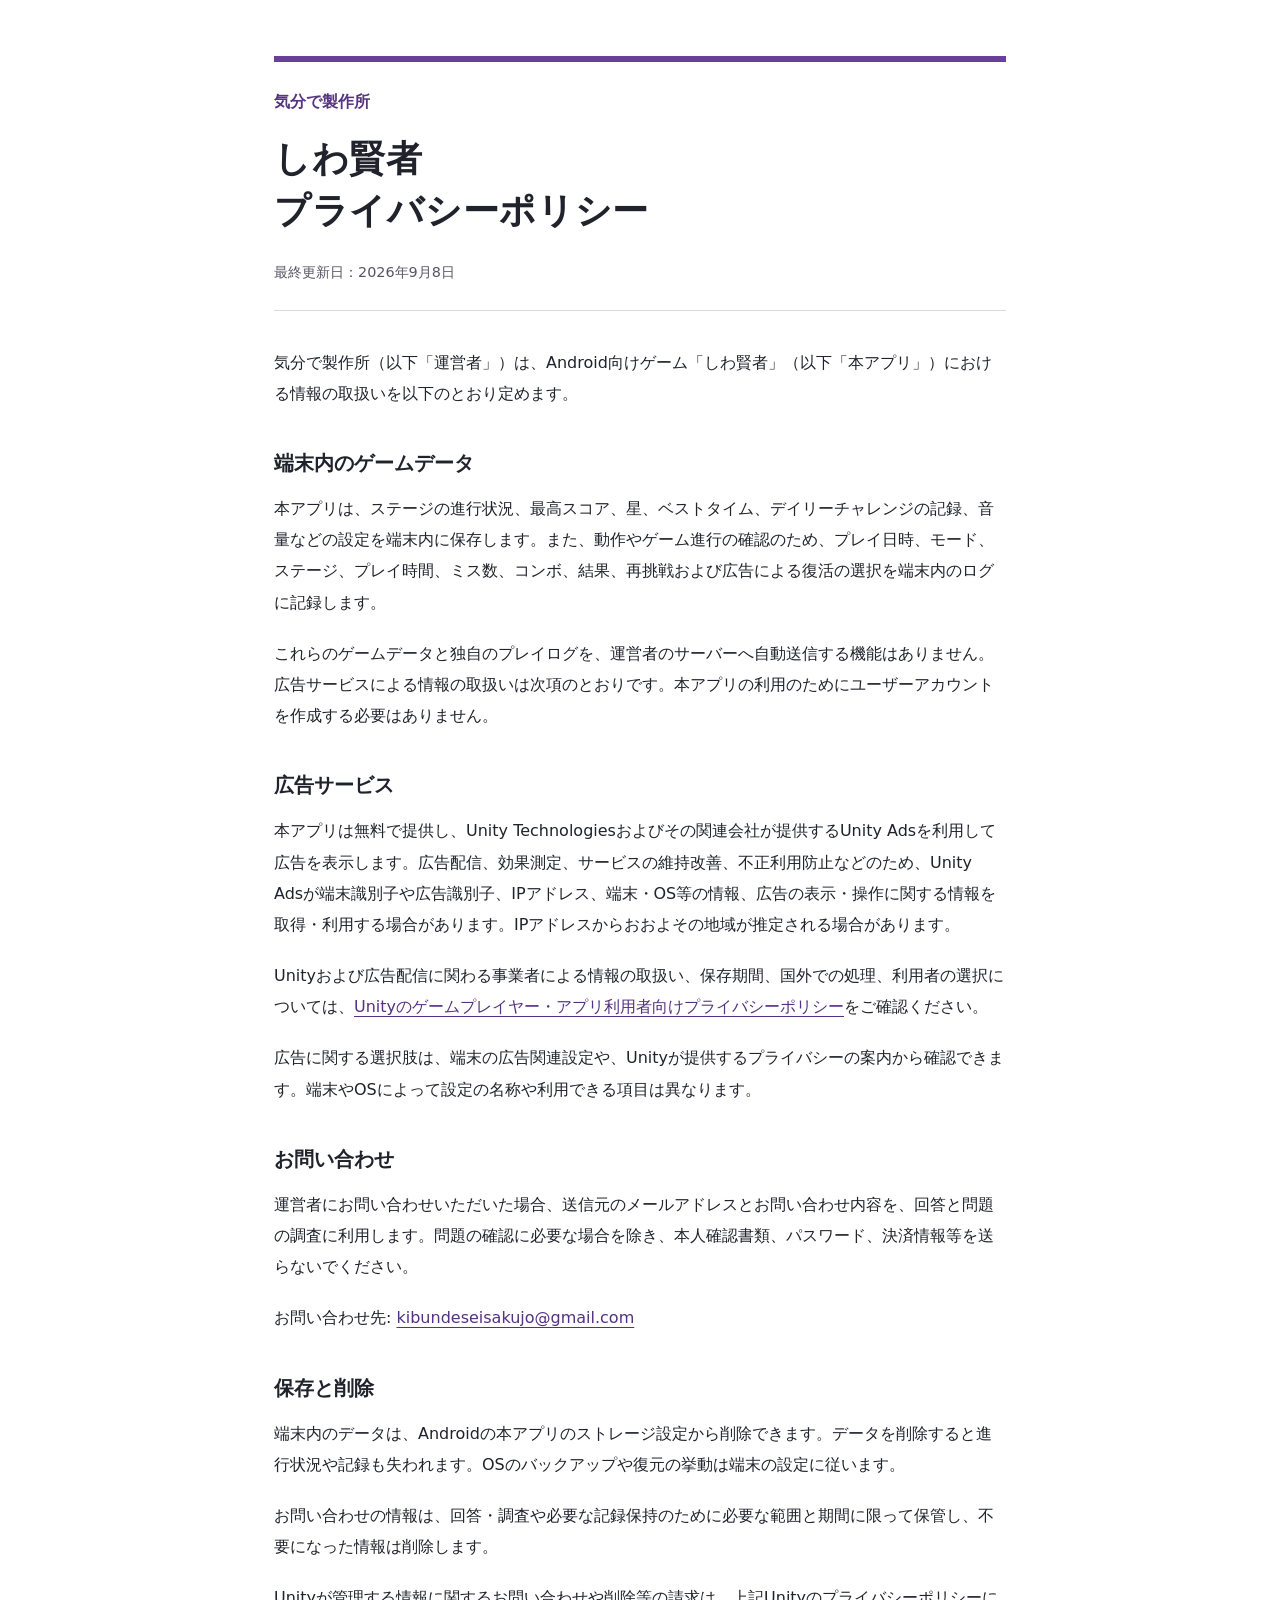
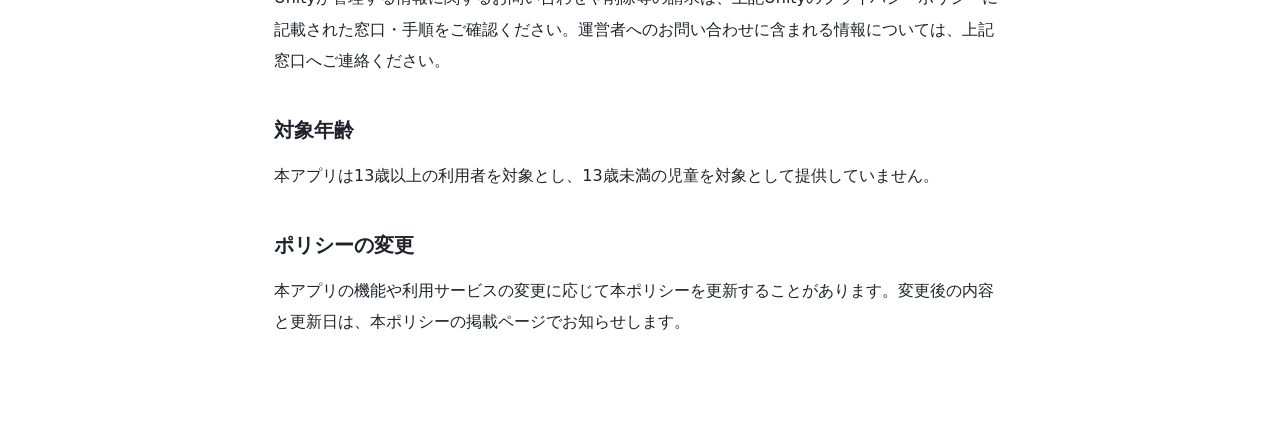
==== index.html @ 35cc8a93 "Publish Siwakenja privacy policy" ====
<!doctype html><html lang="ja"><head><meta charset="utf-8"><meta name="viewport" content="width=device-width,initial-scale=1"><title>しわ賢者 プライバシーポリシー | 気分で製作所</title><meta name="description" content="Androidゲーム「しわ賢者」のプライバシーポリシー"><link rel="stylesheet" href="style.css"><link rel="icon" href="app-icon.png"></head><body><main><header><p class="publisher">気分で製作所</p><h1>しわ賢者<br />プライバシーポリシー</h1><p class="updated">最終更新日：2026年9月8日</p></header><article><p>気分で製作所（以下「運営者」）は、Android向けゲーム「しわ賢者」（以下「本アプリ」）における情報の取扱いを以下のとおり定めます。</p>
<h2>端末内のゲームデータ</h2>
<p>本アプリは、ステージの進行状況、最高スコア、星、ベストタイム、デイリーチャレンジの記録、音量などの設定を端末内に保存します。また、動作やゲーム進行の確認のため、プレイ日時、モード、ステージ、プレイ時間、ミス数、コンボ、結果、再挑戦および広告による復活の選択を端末内のログに記録します。</p>
<p>これらのゲームデータと独自のプレイログを、運営者のサーバーへ自動送信する機能はありません。広告サービスによる情報の取扱いは次項のとおりです。本アプリの利用のためにユーザーアカウントを作成する必要はありません。</p>
<h2>広告サービス</h2>
<p>本アプリは無料で提供し、Unity Technologiesおよびその関連会社が提供するUnity Adsを利用して広告を表示します。広告配信、効果測定、サービスの維持改善、不正利用防止などのため、Unity Adsが端末識別子や広告識別子、IPアドレス、端末・OS等の情報、広告の表示・操作に関する情報を取得・利用する場合があります。IPアドレスからおおよその地域が推定される場合があります。</p>
<p>Unityおよび広告配信に関わる事業者による情報の取扱い、保存期間、国外での処理、利用者の選択については、<a href="https://unity.com/legal/game-player-and-app-user-privacy-policy">Unityのゲームプレイヤー・アプリ利用者向けプライバシーポリシー</a>をご確認ください。</p>
<p>広告に関する選択肢は、端末の広告関連設定や、Unityが提供するプライバシーの案内から確認できます。端末やOSによって設定の名称や利用できる項目は異なります。</p>
<h2>お問い合わせ</h2>
<p>運営者にお問い合わせいただいた場合、送信元のメールアドレスとお問い合わせ内容を、回答と問題の調査に利用します。問題の確認に必要な場合を除き、本人確認書類、パスワード、決済情報等を送らないでください。</p>
<p>お問い合わせ先: <a href="mailto:kibundeseisakujo@gmail.com">kibundeseisakujo@gmail.com</a></p>
<h2>保存と削除</h2>
<p>端末内のデータは、Androidの本アプリのストレージ設定から削除できます。データを削除すると進行状況や記録も失われます。OSのバックアップや復元の挙動は端末の設定に従います。</p>
<p>お問い合わせの情報は、回答・調査や必要な記録保持のために必要な範囲と期間に限って保管し、不要になった情報は削除します。</p>
<p>Unityが管理する情報に関するお問い合わせや削除等の請求は、上記Unityのプライバシーポリシーに記載された窓口・手順をご確認ください。運営者へのお問い合わせに含まれる情報については、上記窓口へご連絡ください。</p>
<h2>対象年齢</h2>
<p>本アプリは13歳以上の利用者を対象とし、13歳未満の児童を対象として提供していません。</p>
<h2>ポリシーの変更</h2>
<p>本アプリの機能や利用サービスの変更に応じて本ポリシーを更新することがあります。変更後の内容と更新日は、本ポリシーの掲載ページでお知らせします。</p></article></main></body></html>
---- style.css ----
*{box-sizing:border-box}html{color-scheme:light}body{margin:0;background:#fff;color:#20232c;font-family:system-ui,-apple-system,"Yu Gothic",Meiryo,sans-serif;font-size:1rem;line-height:1.95}main{max-width:780px;margin:0 auto;padding:56px 24px 80px}header{border-top:6px solid #68409b;border-bottom:1px solid #ddd8e5;padding:24px 0;margin-bottom:36px}.publisher{color:#573580;font-weight:700;margin:0 0 16px}h1{font-size:clamp(1.6rem,5vw,2.25rem);line-height:1.45;margin:0 0 20px;letter-spacing:.02em}.updated{color:#595465;font-size:.9rem;margin:0}h2{font-size:1.25rem;line-height:1.6;margin:38px 0 14px}p{margin:0 0 20px;overflow-wrap:anywhere}a{color:#563181;text-underline-offset:4px}a:hover{color:#29113e}a:focus-visible{outline:3px solid #835bb6;outline-offset:4px}@media(max-width:480px){main{padding:28px 20px 56px}}
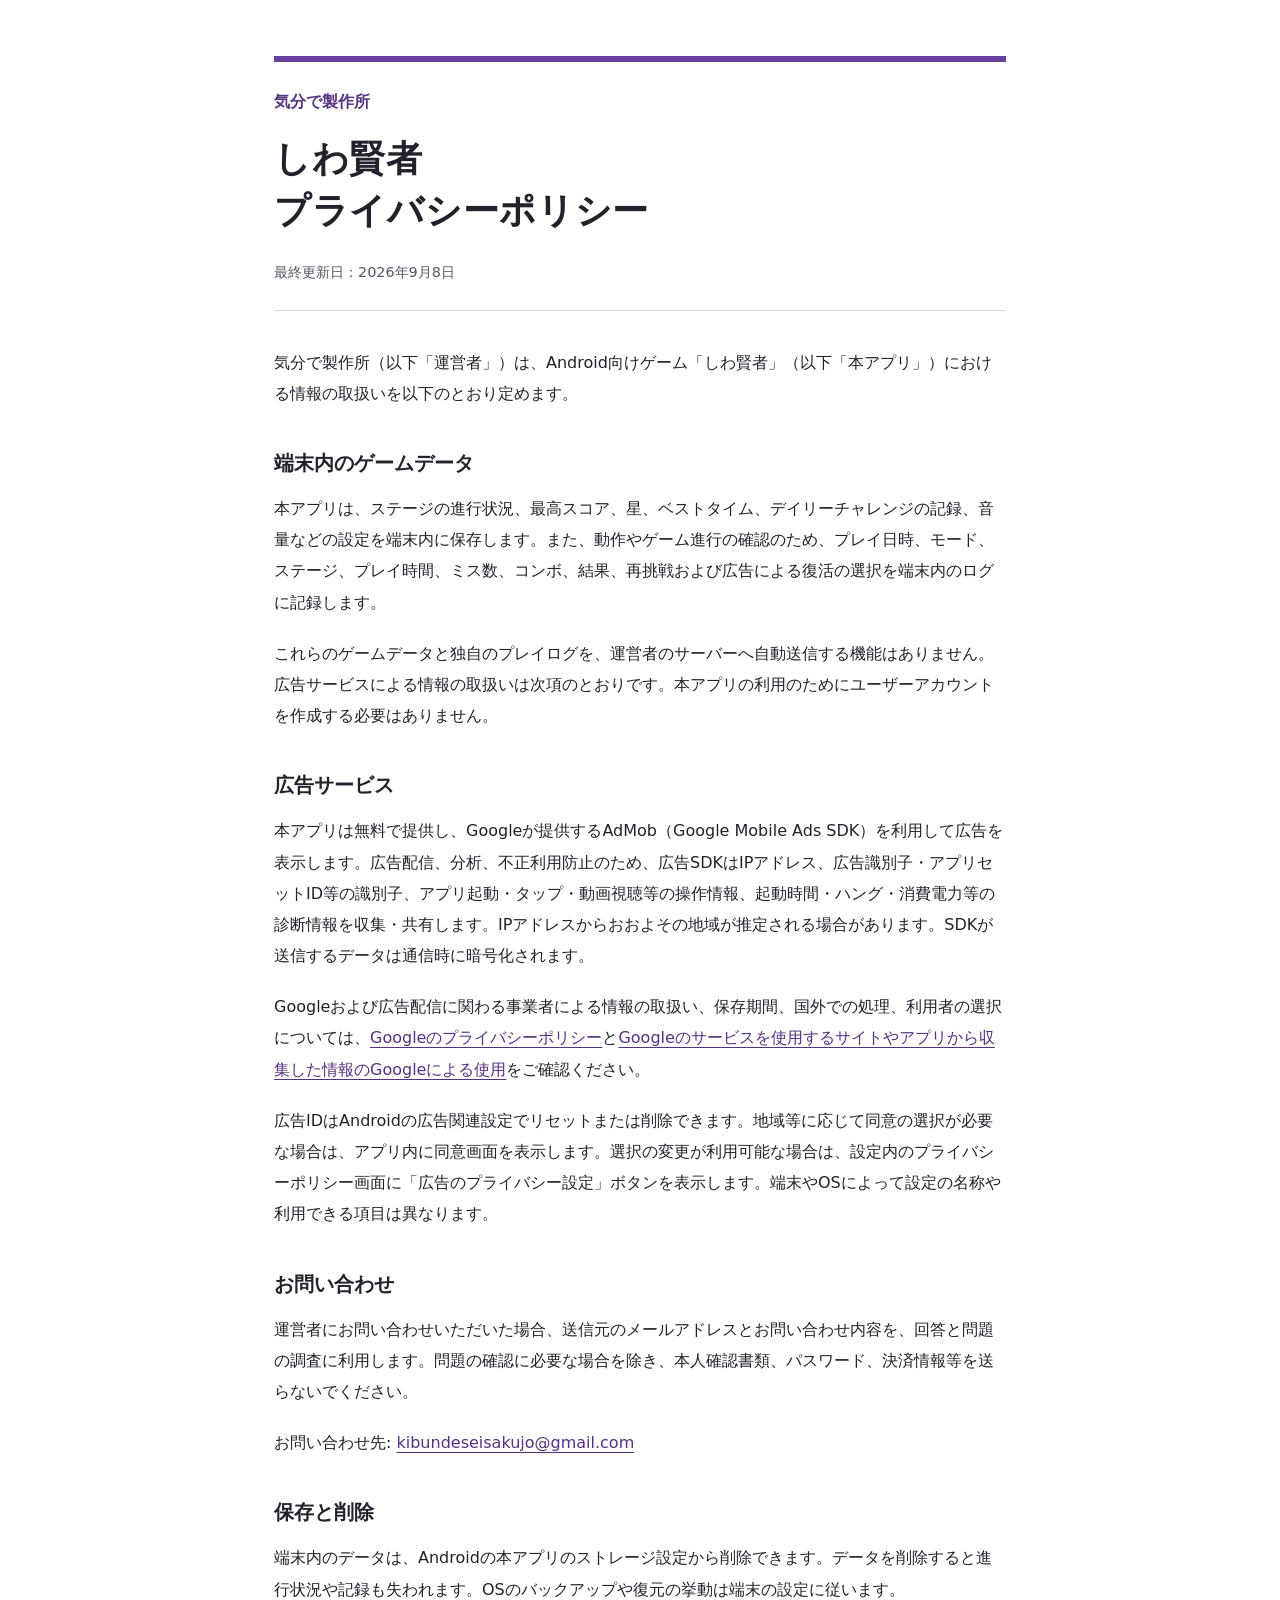
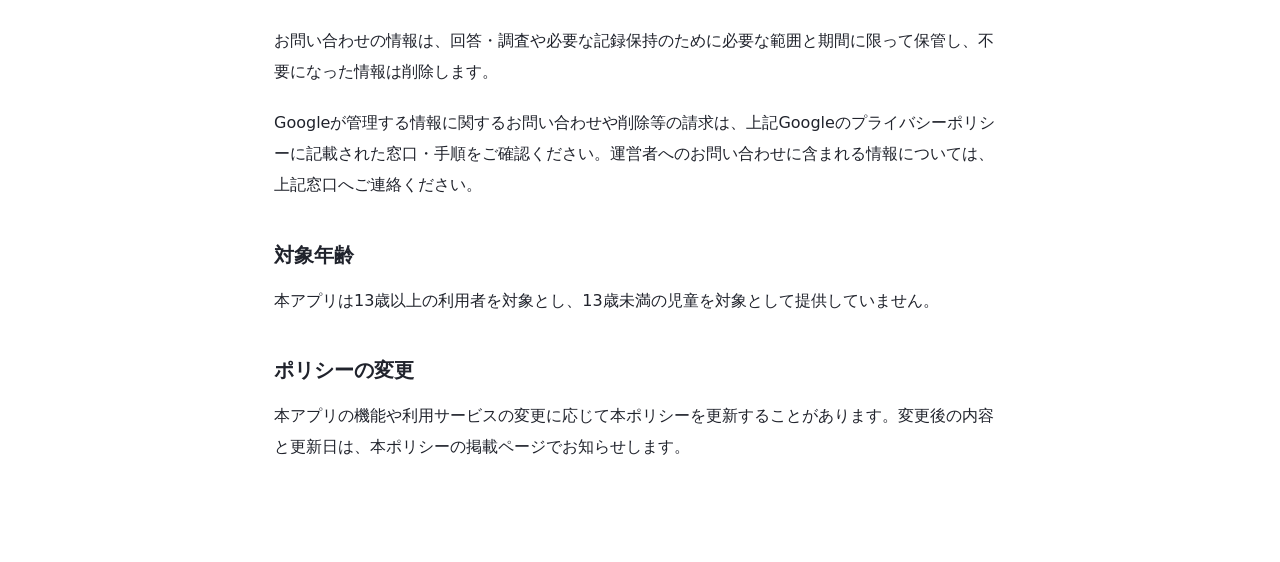
==== commit 6f834c89: "Update privacy policy for Google AdMob" ====
--- a/index.html
+++ b/index.html
@@ -3,16 +3,16 @@
 <p>本アプリは、ステージの進行状況、最高スコア、星、ベストタイム、デイリーチャレンジの記録、音量などの設定を端末内に保存します。また、動作やゲーム進行の確認のため、プレイ日時、モード、ステージ、プレイ時間、ミス数、コンボ、結果、再挑戦および広告による復活の選択を端末内のログに記録します。</p>
 <p>これらのゲームデータと独自のプレイログを、運営者のサーバーへ自動送信する機能はありません。広告サービスによる情報の取扱いは次項のとおりです。本アプリの利用のためにユーザーアカウントを作成する必要はありません。</p>
 <h2>広告サービス</h2>
-<p>本アプリは無料で提供し、Unity Technologiesおよびその関連会社が提供するUnity Adsを利用して広告を表示します。広告配信、効果測定、サービスの維持改善、不正利用防止などのため、Unity Adsが端末識別子や広告識別子、IPアドレス、端末・OS等の情報、広告の表示・操作に関する情報を取得・利用する場合があります。IPアドレスからおおよその地域が推定される場合があります。</p>
-<p>Unityおよび広告配信に関わる事業者による情報の取扱い、保存期間、国外での処理、利用者の選択については、<a href="https://unity.com/legal/game-player-and-app-user-privacy-policy">Unityのゲームプレイヤー・アプリ利用者向けプライバシーポリシー</a>をご確認ください。</p>
-<p>広告に関する選択肢は、端末の広告関連設定や、Unityが提供するプライバシーの案内から確認できます。端末やOSによって設定の名称や利用できる項目は異なります。</p>
+<p>本アプリは無料で提供し、Googleが提供するAdMob（Google Mobile Ads SDK）を利用して広告を表示します。広告配信、分析、不正利用防止のため、広告SDKはIPアドレス、広告識別子・アプリセットID等の識別子、アプリ起動・タップ・動画視聴等の操作情報、起動時間・ハング・消費電力等の診断情報を収集・共有します。IPアドレスからおおよその地域が推定される場合があります。SDKが送信するデータは通信時に暗号化されます。</p>
+<p>Googleおよび広告配信に関わる事業者による情報の取扱い、保存期間、国外での処理、利用者の選択については、<a href="https://policies.google.com/privacy?hl=ja">Googleのプライバシーポリシー</a>と<a href="https://policies.google.com/technologies/partner-sites?hl=ja">Googleのサービスを使用するサイトやアプリから収集した情報のGoogleによる使用</a>をご確認ください。</p>
+<p>広告IDはAndroidの広告関連設定でリセットまたは削除できます。地域等に応じて同意の選択が必要な場合は、アプリ内に同意画面を表示します。選択の変更が利用可能な場合は、設定内のプライバシーポリシー画面に「広告のプライバシー設定」ボタンを表示します。端末やOSによって設定の名称や利用できる項目は異なります。</p>
 <h2>お問い合わせ</h2>
 <p>運営者にお問い合わせいただいた場合、送信元のメールアドレスとお問い合わせ内容を、回答と問題の調査に利用します。問題の確認に必要な場合を除き、本人確認書類、パスワード、決済情報等を送らないでください。</p>
 <p>お問い合わせ先: <a href="mailto:kibundeseisakujo@gmail.com">kibundeseisakujo@gmail.com</a></p>
 <h2>保存と削除</h2>
 <p>端末内のデータは、Androidの本アプリのストレージ設定から削除できます。データを削除すると進行状況や記録も失われます。OSのバックアップや復元の挙動は端末の設定に従います。</p>
 <p>お問い合わせの情報は、回答・調査や必要な記録保持のために必要な範囲と期間に限って保管し、不要になった情報は削除します。</p>
-<p>Unityが管理する情報に関するお問い合わせや削除等の請求は、上記Unityのプライバシーポリシーに記載された窓口・手順をご確認ください。運営者へのお問い合わせに含まれる情報については、上記窓口へご連絡ください。</p>
+<p>Googleが管理する情報に関するお問い合わせや削除等の請求は、上記Googleのプライバシーポリシーに記載された窓口・手順をご確認ください。運営者へのお問い合わせに含まれる情報については、上記窓口へご連絡ください。</p>
 <h2>対象年齢</h2>
 <p>本アプリは13歳以上の利用者を対象とし、13歳未満の児童を対象として提供していません。</p>
 <h2>ポリシーの変更</h2>
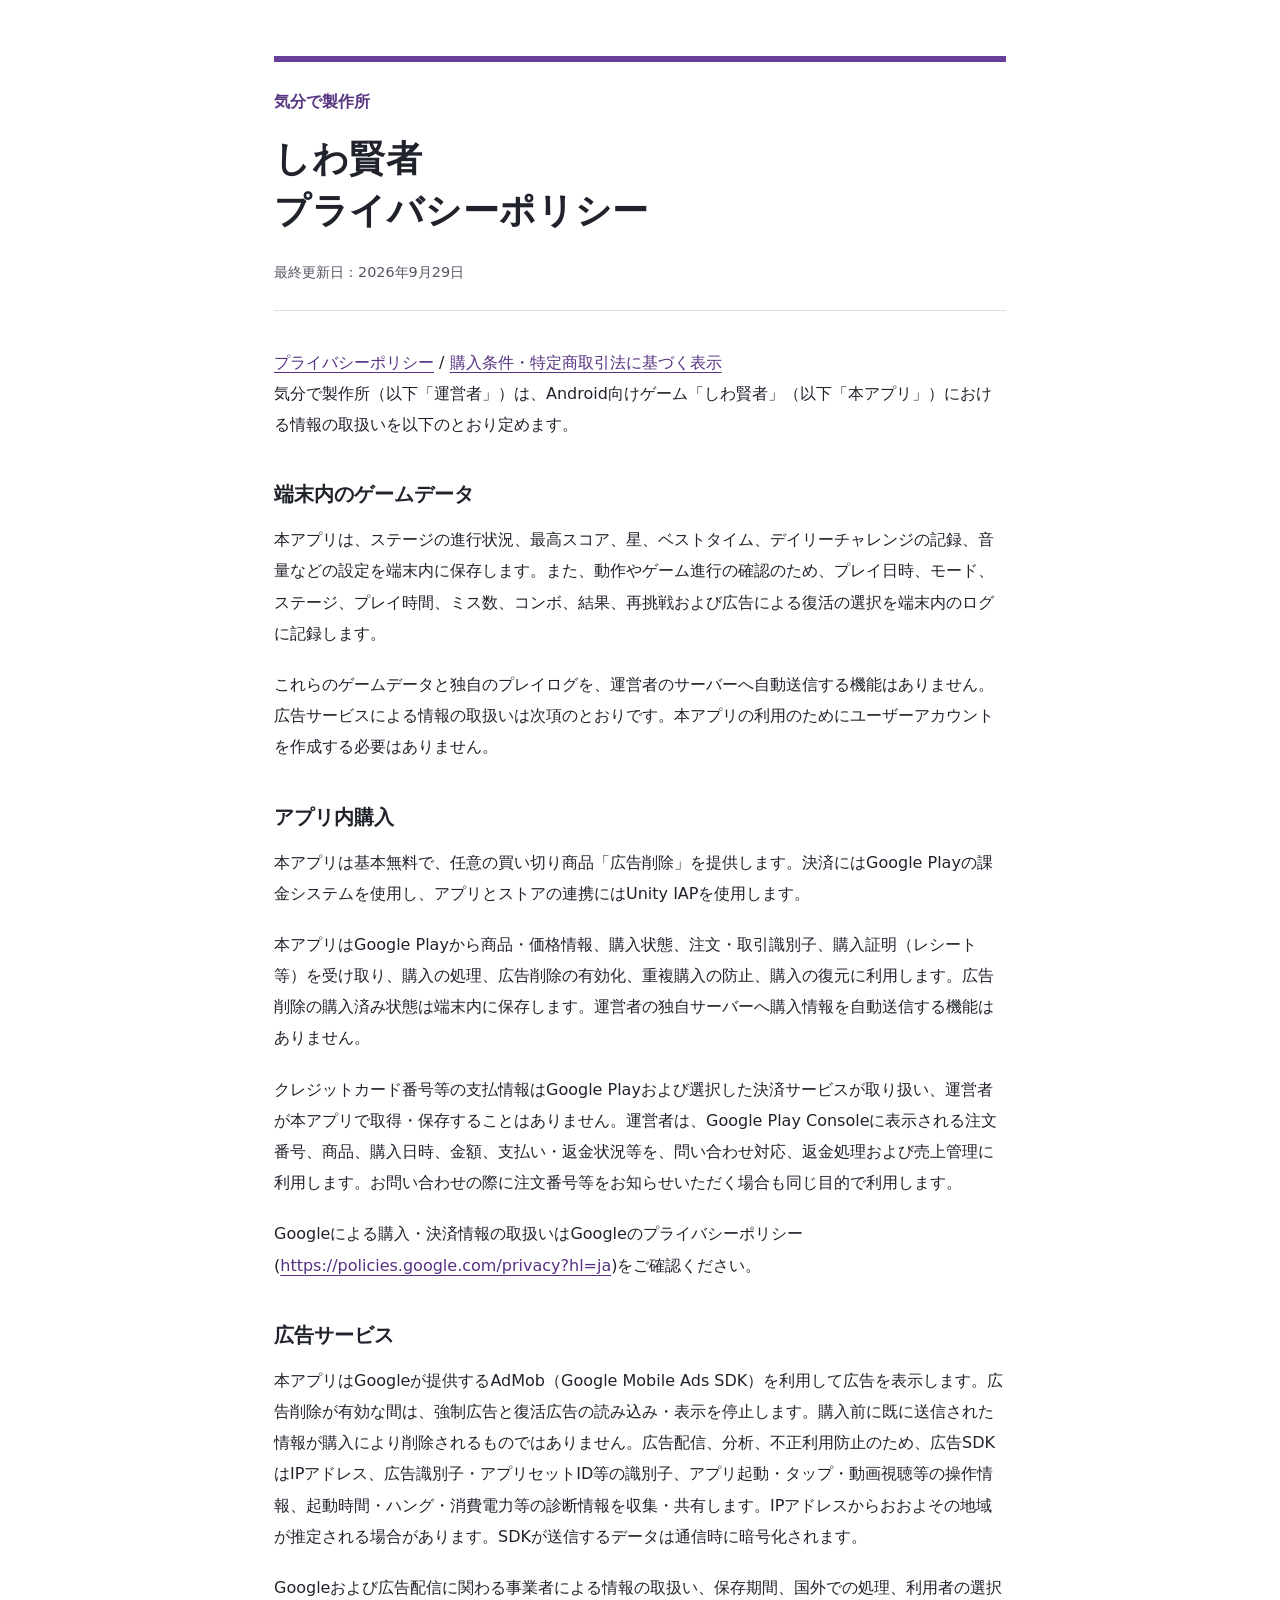
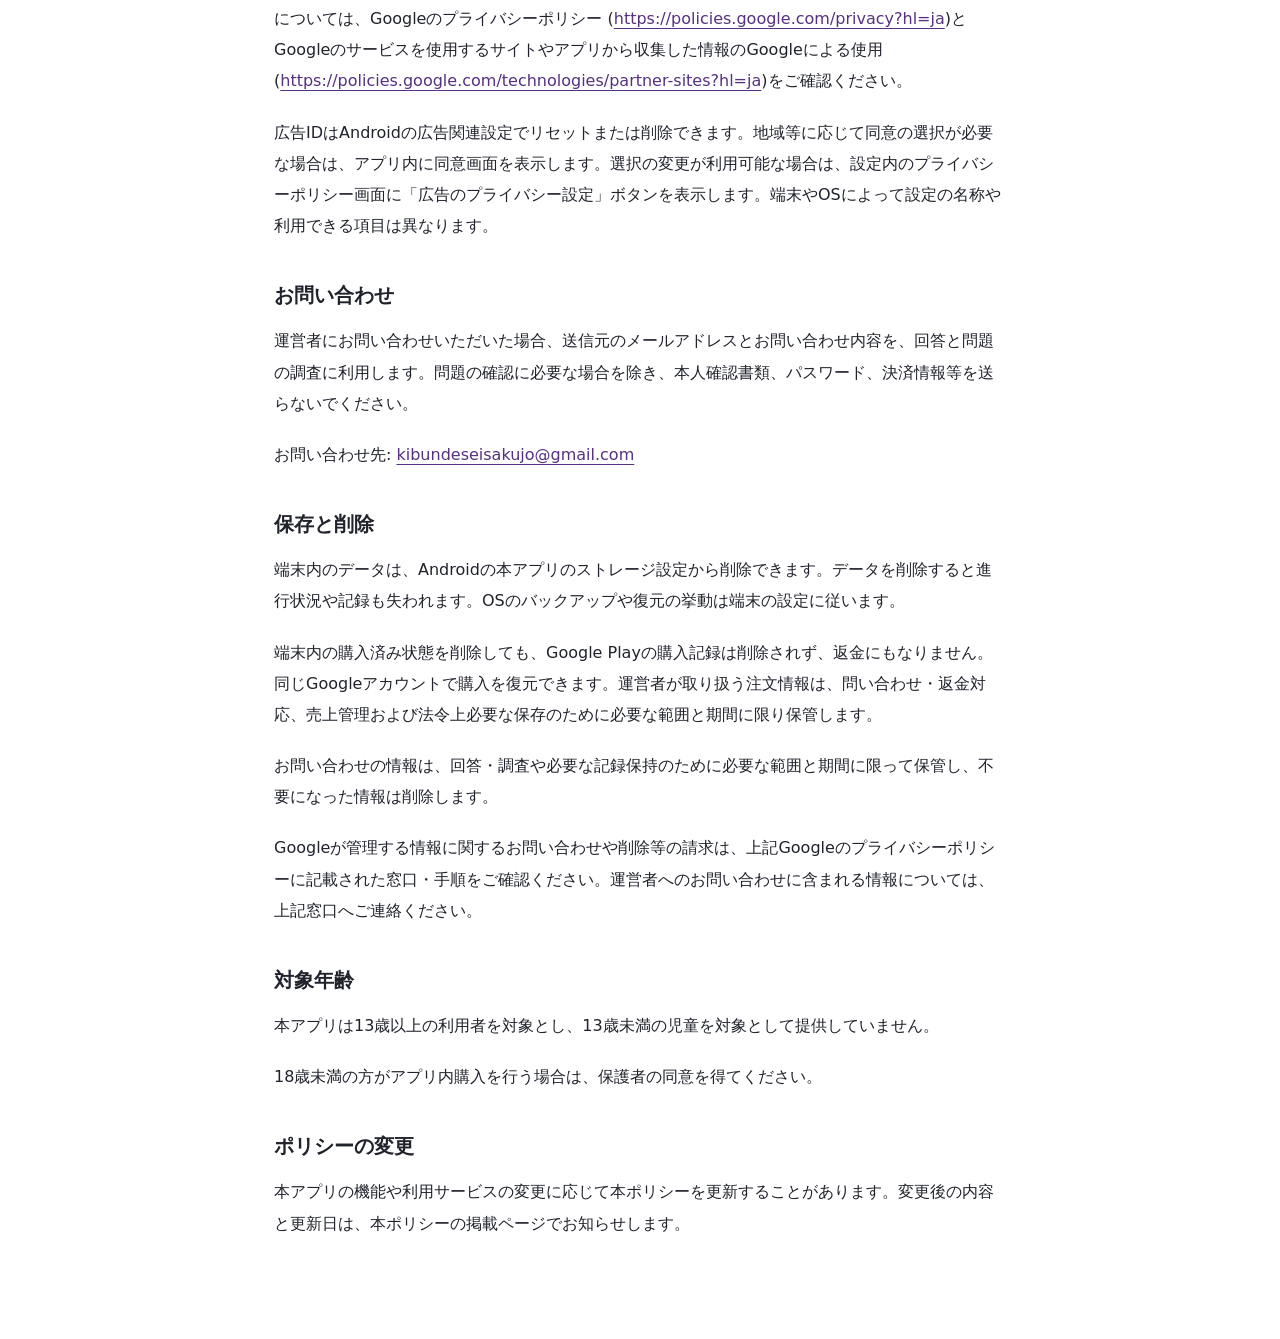
==== commit bf2e49fc: "Publish purchase disclosures and update IAP privacy policy" ====
--- a/index.html
+++ b/index.html
@@ -1,19 +1,36 @@
-<!doctype html><html lang="ja"><head><meta charset="utf-8"><meta name="viewport" content="width=device-width,initial-scale=1"><title>しわ賢者 プライバシーポリシー | 気分で製作所</title><meta name="description" content="Androidゲーム「しわ賢者」のプライバシーポリシー"><link rel="stylesheet" href="style.css"><link rel="icon" href="app-icon.png"></head><body><main><header><p class="publisher">気分で製作所</p><h1>しわ賢者<br />プライバシーポリシー</h1><p class="updated">最終更新日：2026年9月8日</p></header><article><p>気分で製作所（以下「運営者」）は、Android向けゲーム「しわ賢者」（以下「本アプリ」）における情報の取扱いを以下のとおり定めます。</p>
+<!doctype html>
+<html lang="ja">
+<head><meta charset="utf-8"><meta name="viewport" content="width=device-width,initial-scale=1">
+<title>しわ賢者 プライバシーポリシー | 気分で製作所</title>
+<meta name="description" content="Androidゲーム「しわ賢者」のプライバシーポリシー">
+<link rel="stylesheet" href="style.css"><link rel="icon" href="app-icon.png"></head>
+<body><main><header><p class="publisher">気分で製作所</p><h1>しわ賢者<br>プライバシーポリシー</h1><p class="updated">最終更新日：2026年9月29日</p></header>
+<nav aria-label="法定表示とポリシー"><a href="index.html">プライバシーポリシー</a> / <a href="purchase.html">購入条件・特定商取引法に基づく表示</a></nav>
+<article>
+<p>気分で製作所（以下「運営者」）は、Android向けゲーム「しわ賢者」（以下「本アプリ」）における情報の取扱いを以下のとおり定めます。</p>
 <h2>端末内のゲームデータ</h2>
 <p>本アプリは、ステージの進行状況、最高スコア、星、ベストタイム、デイリーチャレンジの記録、音量などの設定を端末内に保存します。また、動作やゲーム進行の確認のため、プレイ日時、モード、ステージ、プレイ時間、ミス数、コンボ、結果、再挑戦および広告による復活の選択を端末内のログに記録します。</p>
 <p>これらのゲームデータと独自のプレイログを、運営者のサーバーへ自動送信する機能はありません。広告サービスによる情報の取扱いは次項のとおりです。本アプリの利用のためにユーザーアカウントを作成する必要はありません。</p>
+<h2>アプリ内購入</h2>
+<p>本アプリは基本無料で、任意の買い切り商品「広告削除」を提供します。決済にはGoogle Playの課金システムを使用し、アプリとストアの連携にはUnity IAPを使用します。</p>
+<p>本アプリはGoogle Playから商品・価格情報、購入状態、注文・取引識別子、購入証明（レシート等）を受け取り、購入の処理、広告削除の有効化、重複購入の防止、購入の復元に利用します。広告削除の購入済み状態は端末内に保存します。運営者の独自サーバーへ購入情報を自動送信する機能はありません。</p>
+<p>クレジットカード番号等の支払情報はGoogle Playおよび選択した決済サービスが取り扱い、運営者が本アプリで取得・保存することはありません。運営者は、Google Play Consoleに表示される注文番号、商品、購入日時、金額、支払い・返金状況等を、問い合わせ対応、返金処理および売上管理に利用します。お問い合わせの際に注文番号等をお知らせいただく場合も同じ目的で利用します。</p>
+<p>Googleによる購入・決済情報の取扱いはGoogleのプライバシーポリシー (<a href="https://policies.google.com/privacy?hl=ja">https://policies.google.com/privacy?hl=ja</a>)をご確認ください。</p>
 <h2>広告サービス</h2>
-<p>本アプリは無料で提供し、Googleが提供するAdMob（Google Mobile Ads SDK）を利用して広告を表示します。広告配信、分析、不正利用防止のため、広告SDKはIPアドレス、広告識別子・アプリセットID等の識別子、アプリ起動・タップ・動画視聴等の操作情報、起動時間・ハング・消費電力等の診断情報を収集・共有します。IPアドレスからおおよその地域が推定される場合があります。SDKが送信するデータは通信時に暗号化されます。</p>
-<p>Googleおよび広告配信に関わる事業者による情報の取扱い、保存期間、国外での処理、利用者の選択については、<a href="https://policies.google.com/privacy?hl=ja">Googleのプライバシーポリシー</a>と<a href="https://policies.google.com/technologies/partner-sites?hl=ja">Googleのサービスを使用するサイトやアプリから収集した情報のGoogleによる使用</a>をご確認ください。</p>
+<p>本アプリはGoogleが提供するAdMob（Google Mobile Ads SDK）を利用して広告を表示します。広告削除が有効な間は、強制広告と復活広告の読み込み・表示を停止します。購入前に既に送信された情報が購入により削除されるものではありません。広告配信、分析、不正利用防止のため、広告SDKはIPアドレス、広告識別子・アプリセットID等の識別子、アプリ起動・タップ・動画視聴等の操作情報、起動時間・ハング・消費電力等の診断情報を収集・共有します。IPアドレスからおおよその地域が推定される場合があります。SDKが送信するデータは通信時に暗号化されます。</p>
+<p>Googleおよび広告配信に関わる事業者による情報の取扱い、保存期間、国外での処理、利用者の選択については、Googleのプライバシーポリシー (<a href="https://policies.google.com/privacy?hl=ja">https://policies.google.com/privacy?hl=ja</a>)とGoogleのサービスを使用するサイトやアプリから収集した情報のGoogleによる使用 (<a href="https://policies.google.com/technologies/partner-sites?hl=ja">https://policies.google.com/technologies/partner-sites?hl=ja</a>)をご確認ください。</p>
 <p>広告IDはAndroidの広告関連設定でリセットまたは削除できます。地域等に応じて同意の選択が必要な場合は、アプリ内に同意画面を表示します。選択の変更が利用可能な場合は、設定内のプライバシーポリシー画面に「広告のプライバシー設定」ボタンを表示します。端末やOSによって設定の名称や利用できる項目は異なります。</p>
 <h2>お問い合わせ</h2>
 <p>運営者にお問い合わせいただいた場合、送信元のメールアドレスとお問い合わせ内容を、回答と問題の調査に利用します。問題の確認に必要な場合を除き、本人確認書類、パスワード、決済情報等を送らないでください。</p>
 <p>お問い合わせ先: <a href="mailto:kibundeseisakujo@gmail.com">kibundeseisakujo@gmail.com</a></p>
 <h2>保存と削除</h2>
 <p>端末内のデータは、Androidの本アプリのストレージ設定から削除できます。データを削除すると進行状況や記録も失われます。OSのバックアップや復元の挙動は端末の設定に従います。</p>
+<p>端末内の購入済み状態を削除しても、Google Playの購入記録は削除されず、返金にもなりません。同じGoogleアカウントで購入を復元できます。運営者が取り扱う注文情報は、問い合わせ・返金対応、売上管理および法令上必要な保存のために必要な範囲と期間に限り保管します。</p>
 <p>お問い合わせの情報は、回答・調査や必要な記録保持のために必要な範囲と期間に限って保管し、不要になった情報は削除します。</p>
 <p>Googleが管理する情報に関するお問い合わせや削除等の請求は、上記Googleのプライバシーポリシーに記載された窓口・手順をご確認ください。運営者へのお問い合わせに含まれる情報については、上記窓口へご連絡ください。</p>
 <h2>対象年齢</h2>
 <p>本アプリは13歳以上の利用者を対象とし、13歳未満の児童を対象として提供していません。</p>
+<p>18歳未満の方がアプリ内購入を行う場合は、保護者の同意を得てください。</p>
 <h2>ポリシーの変更</h2>
-<p>本アプリの機能や利用サービスの変更に応じて本ポリシーを更新することがあります。変更後の内容と更新日は、本ポリシーの掲載ページでお知らせします。</p></article></main></body></html>+<p>本アプリの機能や利用サービスの変更に応じて本ポリシーを更新することがあります。変更後の内容と更新日は、本ポリシーの掲載ページでお知らせします。</p>
+</article></main></body></html>
